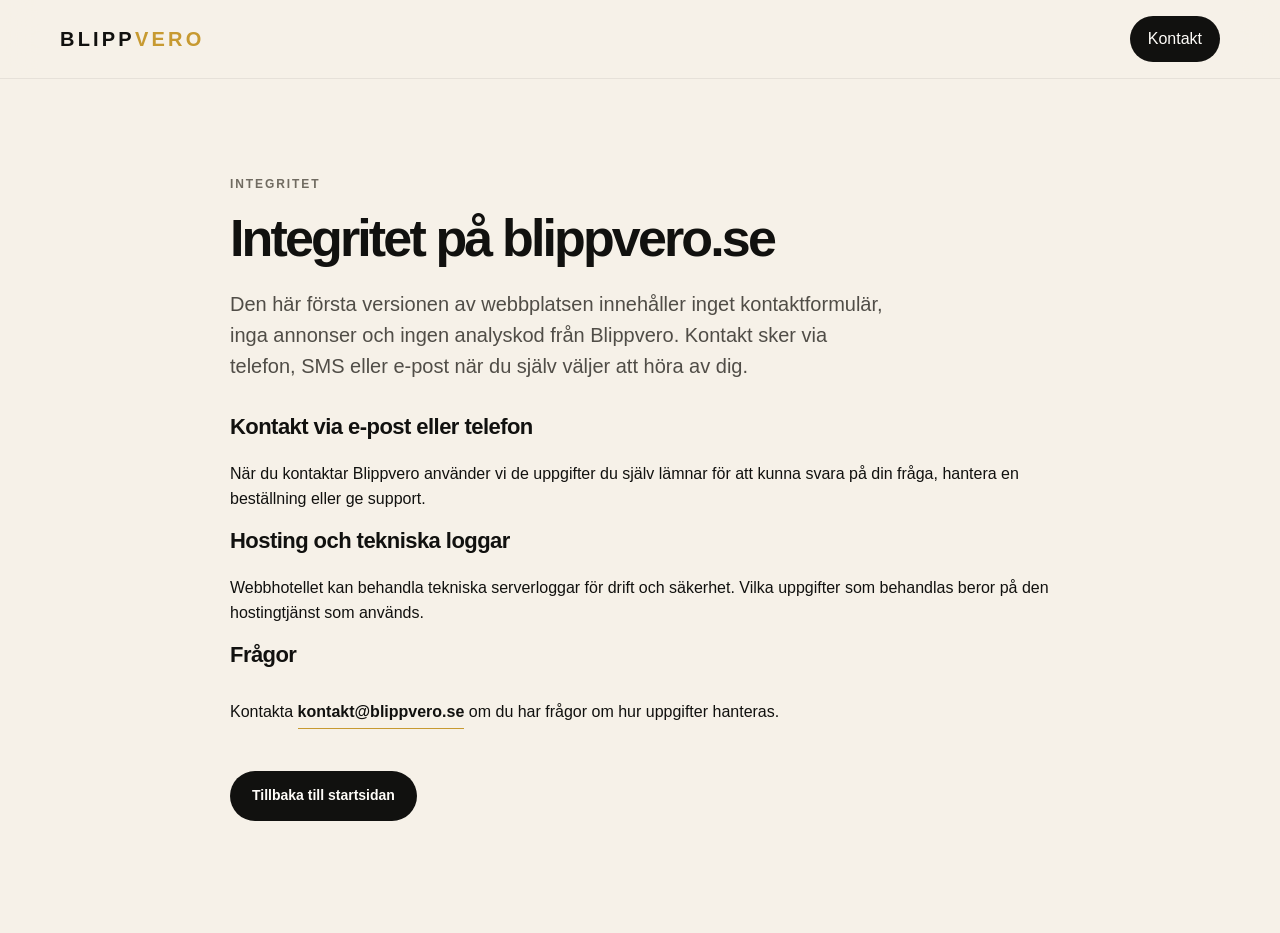
==== integritet.html @ 9915f1f3 "Add files via upload" ====
<!doctype html>
<html lang="sv"><head><meta charset="utf-8"><meta name="viewport" content="width=device-width,initial-scale=1"><title>Integritet – Blippvero</title><meta name="description" content="Information om integritet på blippvero.se"><link rel="icon" href="assets/favicon.svg" type="image/svg+xml"><link rel="stylesheet" href="styles.css"></head>
<body><header class="site-header"><div class="container nav-wrap"><a class="brand" href="index.html"><span class="brand-word">BLIPP<span>VERO</span></span></a><a class="nav-cta" href="index.html#kontakt">Kontakt</a></div></header>
<main class="section-pad"><div class="container" style="max-width:820px"><div class="eyebrow">Integritet</div><h1 style="font-size:52px">Integritet på blippvero.se</h1><p class="hero-lead">Den här första versionen av webbplatsen innehåller inget kontaktformulär, inga annonser och ingen analyskod från Blippvero. Kontakt sker via telefon, SMS eller e-post när du själv väljer att höra av dig.</p><h3>Kontakt via e-post eller telefon</h3><p>När du kontaktar Blippvero använder vi de uppgifter du själv lämnar för att kunna svara på din fråga, hantera en beställning eller ge support.</p><h3>Hosting och tekniska loggar</h3><p>Webbhotellet kan behandla tekniska serverloggar för drift och säkerhet. Vilka uppgifter som behandlas beror på den hostingtjänst som används.</p><h3>Frågor</h3><p>Kontakta <a class="text-link" href="mailto:kontakt@blippvero.se">kontakt@blippvero.se</a> om du har frågor om hur uppgifter hanteras.</p><p style="margin-top:42px"><a class="btn btn-dark" href="index.html">Tillbaka till startsidan</a></p></div></main></body></html>
---- styles.css ----
:root{
  --ink:#11110f;
  --ink-2:#24231f;
  --cream:#f6f1e8;
  --cream-2:#eee6d8;
  --white:#fffdf9;
  --gold:#c79a31;
  --gold-2:#e1bc63;
  --muted:#706d66;
  --line:rgba(17,17,15,.12);
  --shadow:0 28px 80px rgba(40,29,10,.10);
  --radius:28px;
  --max:1160px;
}
*{box-sizing:border-box}
html{scroll-behavior:smooth}
body{margin:0;background:var(--cream);color:var(--ink);font-family:Inter,ui-sans-serif,-apple-system,BlinkMacSystemFont,"Segoe UI",sans-serif;line-height:1.55;-webkit-font-smoothing:antialiased}
a{color:inherit;text-decoration:none}
img{max-width:100%;display:block}
.container{width:min(var(--max),calc(100% - 40px));margin-inline:auto}
.section-pad{padding:96px 0}
.site-header{position:sticky;top:0;z-index:50;background:rgba(246,241,232,.88);backdrop-filter:blur(18px);border-bottom:1px solid rgba(17,17,15,.07)}
.nav-wrap{height:78px;display:flex;align-items:center;justify-content:space-between;gap:24px}
.brand{display:inline-flex;align-items:center;gap:12px}
.brand-mark{width:38px;height:38px;display:inline-grid;place-items:center;color:var(--gold)}
.brand-mark svg{width:100%;height:100%;fill:var(--ink);stroke:var(--gold)}
.brand-mark .wave{stroke:var(--gold)}
.brand-word{font-weight:600;letter-spacing:.16em;font-size:20px;white-space:nowrap}
.brand-word span{color:var(--gold)}
.desktop-nav{display:flex;align-items:center;gap:28px;font-size:14px;font-weight:600}
.desktop-nav>a:not(.nav-cta){color:#4c4943}
.nav-cta{background:var(--ink);color:var(--white);padding:11px 18px;border-radius:999px}
.menu-btn{display:none;border:0;background:transparent;font-size:27px;color:var(--ink)}
.mobile-nav{display:none;padding:0 20px 20px;flex-direction:column;gap:14px;font-weight:650}
.mobile-nav.open{display:flex}
.hero{padding-top:72px}
.hero-grid{display:grid;grid-template-columns:1.02fr .98fr;align-items:center;gap:72px}
.eyebrow{display:flex;align-items:center;gap:9px;text-transform:uppercase;letter-spacing:.16em;font-weight:750;font-size:12px;color:#706b61;margin-bottom:18px}
.eyebrow.light{color:#d8cab0}.gold-dot{display:inline-block;width:7px;height:7px;background:var(--gold);border-radius:50%}
h1,h2,h3,p{margin-top:0}
h1{font-size:clamp(48px,6vw,78px);line-height:1.02;letter-spacing:-.055em;margin-bottom:24px;max-width:720px}
h2{font-size:clamp(34px,4.5vw,56px);line-height:1.08;letter-spacing:-.045em;margin-bottom:18px}
h3{font-size:22px;line-height:1.2;letter-spacing:-.025em}
.gold-text{color:var(--gold)}
.hero-lead{font-size:20px;color:#504d47;max-width:660px;margin-bottom:32px}
.hero-actions{display:flex;gap:12px;flex-wrap:wrap;margin-bottom:38px}
.btn{display:inline-flex;align-items:center;justify-content:center;min-height:50px;padding:0 22px;border-radius:999px;font-weight:750;font-size:14px;transition:transform .2s ease,background .2s ease,border-color .2s ease}
.btn:hover{transform:translateY(-2px)}
.btn-dark{background:var(--ink);color:var(--white)}
.btn-light{background:transparent;border:1px solid #cfc6b7}
.btn-gold{background:var(--gold);color:#14110c}
.btn-outline-light{border:1px solid rgba(255,255,255,.38);color:#fff}
.feature-row{display:flex;gap:24px;flex-wrap:wrap}
.feature-row>div{display:grid;grid-template-columns:auto auto;column-gap:10px;align-items:center;min-width:145px}
.feature-row .mini-icon{grid-row:1/3;font-size:22px;color:var(--gold)}
.feature-row b{font-size:14px}.feature-row small{font-size:12px;color:var(--muted)}
.qr-mini{font-size:26px!important}
.hero-visual{position:relative;min-height:500px;display:grid;place-items:center}
.visual-glow{position:absolute;width:90%;height:70%;background:radial-gradient(circle,rgba(199,154,49,.18),transparent 66%);filter:blur(10px)}
.product-frame{position:relative;background:var(--white);border:1px solid rgba(17,17,15,.08);border-radius:34px;padding:22px;box-shadow:var(--shadow);transform:rotate(1deg);overflow:hidden}
.product-frame img{mix-blend-mode:multiply;border-radius:18px}
.color-pill{position:absolute;bottom:10px;right:14px;background:#fff;border:1px solid var(--line);padding:10px 14px;border-radius:999px;font-size:12px;font-weight:700;box-shadow:0 12px 30px rgba(0,0,0,.08);display:flex;gap:7px;align-items:center}
.swatch{width:13px;height:13px;border-radius:50%;border:1px solid #aaa}.swatch.white{background:#fff}.swatch.black{background:#101010;border-color:#101010}
.trust-strip{border-block:1px solid rgba(17,17,15,.08);background:rgba(255,253,249,.45)}
.trust-grid{display:grid;grid-template-columns:repeat(4,1fr);text-align:center}
.trust-grid span{padding:22px 12px;font-size:13px;font-weight:700;border-right:1px solid var(--line)}.trust-grid span:last-child{border-right:0}
.section-heading{max-width:720px;margin-bottom:46px}.section-heading.centered{text-align:center;margin-inline:auto}.section-heading.centered .eyebrow{justify-content:center}.section-heading p{font-size:18px;color:var(--muted)}
.steps-grid{display:grid;grid-template-columns:repeat(3,1fr);gap:18px}
.step-card{position:relative;background:var(--white);border:1px solid rgba(17,17,15,.08);border-radius:var(--radius);padding:34px;min-height:290px;box-shadow:0 12px 35px rgba(55,40,14,.04)}
.step-no{position:absolute;top:24px;right:28px;color:#c8b89a;font-size:12px;font-weight:800;letter-spacing:.12em}
.step-icon{width:56px;height:56px;border-radius:18px;background:var(--cream);display:grid;place-items:center;color:var(--gold);font-weight:900;font-size:24px;margin-bottom:42px}
.step-card p{color:var(--muted);margin-bottom:0}
.product-section{background:var(--ink);color:#fff}
.product-grid{display:grid;grid-template-columns:.95fr 1.05fr;gap:72px;align-items:center}
.product-image-card{background:#fbf7ef;border-radius:34px;padding:24px;box-shadow:0 28px 80px rgba(0,0,0,.24)}
.product-image-card img{mix-blend-mode:multiply;border-radius:16px}
.product-copy p{font-size:18px;color:#cdc8be;max-width:650px}
.check-list{list-style:none;padding:0;margin:28px 0 34px;display:grid;gap:13px}
.check-list li{display:flex;align-items:center;gap:12px}.check-list span{width:24px;height:24px;border:1px solid rgba(225,188,99,.5);border-radius:50%;display:grid;place-items:center;color:var(--gold-2);font-size:12px}
.price-box{border-top:1px solid rgba(255,255,255,.14);padding-top:28px;display:flex;align-items:end;justify-content:space-between;gap:20px}.price-box>div{display:grid}.price-box small{color:#aaa498}.price-box strong{font-size:38px;line-height:1;color:var(--gold-2);margin:3px 0}.price-box span{font-size:13px;color:#aaa498}
.case-grid{display:grid;grid-template-columns:repeat(3,1fr);gap:14px}.case-card{background:rgba(255,253,249,.65);border:1px solid var(--line);padding:22px;border-radius:20px;display:flex;align-items:center;gap:14px}.case-card span{width:40px;height:40px;border-radius:13px;background:var(--white);display:grid;place-items:center;color:var(--gold);font-size:20px}
.why-section{background:#171612;color:#fff}.why-grid{display:grid;grid-template-columns:1fr 1fr;gap:80px;align-items:center}.why-grid p{font-size:18px;color:#b9b4a9;max-width:610px}.why-cards{display:grid;grid-template-columns:1fr 1fr;gap:14px}.why-cards div{border:1px solid rgba(255,255,255,.12);border-radius:20px;padding:24px;min-height:130px;display:flex;flex-direction:column;justify-content:space-between}.why-cards b{color:var(--gold-2);font-size:13px;letter-spacing:.12em}.why-cards span{font-size:17px;font-weight:700}
.faq-grid{display:grid;grid-template-columns:.72fr 1.28fr;gap:70px;align-items:start}.faq-intro{position:sticky;top:120px}.faq-intro p{color:var(--muted)}.text-link{display:inline-block;margin-top:10px;font-weight:750;border-bottom:1px solid var(--gold);padding-bottom:3px}.faq-list{border-top:1px solid var(--line)}
details{border-bottom:1px solid var(--line);padding:20px 0}summary{list-style:none;cursor:pointer;font-weight:750;font-size:18px;padding-right:28px;position:relative}summary::-webkit-details-marker{display:none}summary:after{content:"+";position:absolute;right:0;top:-2px;color:var(--gold);font-size:24px;font-weight:400}details[open] summary:after{content:"–"}details p{color:var(--muted);margin:14px 0 2px;max-width:760px}
.contact-section{padding-top:28px}.contact-card{background:var(--ink);color:#fff;border-radius:36px;padding:52px;display:grid;grid-template-columns:1.15fr .9fr auto;align-items:center;gap:42px;box-shadow:var(--shadow)}.contact-card p{color:#c7c1b6;max-width:520px}.contact-info{display:grid;gap:16px}.contact-info>div,.contact-info>a{display:grid}.contact-info small{color:#8f897e;text-transform:uppercase;letter-spacing:.12em;font-size:10px}.contact-info strong{font-size:17px}.contact-info span{font-size:13px;color:var(--gold-2)}.contact-actions{display:grid;gap:10px}
.site-footer{padding:58px 0 28px}.footer-grid{display:grid;grid-template-columns:1.4fr .6fr .6fr;gap:50px;padding-bottom:42px}.footer-grid>div:not(.footer-brand){display:grid;align-content:start;gap:8px;font-size:14px}.footer-grid b{margin-bottom:5px}.footer-grid a{color:#625e56}.footer-brand p{color:#777168;max-width:360px;margin-top:12px}.legal{border-top:1px solid var(--line);padding-top:22px;font-size:11px;color:#8c867d}
@media(max-width:900px){
  .desktop-nav{display:none}.menu-btn{display:block}.hero-grid,.product-grid,.why-grid,.faq-grid{grid-template-columns:1fr}.hero-grid{gap:34px}.hero-visual{min-height:auto}.product-grid{gap:42px}.faq-intro{position:static}.steps-grid,.case-grid{grid-template-columns:1fr 1fr}.contact-card{grid-template-columns:1fr}.contact-actions{grid-template-columns:1fr 1fr}.footer-grid{grid-template-columns:1fr 1fr}.footer-brand{grid-column:1/-1}
}
@media(max-width:620px){
  .container{width:min(100% - 28px,var(--max))}.section-pad{padding:70px 0}.nav-wrap{height:68px}.brand-word{font-size:17px}.brand-mark{width:32px;height:32px}.hero{padding-top:48px}.hero-lead{font-size:17px}.hero-actions{display:grid}.btn{width:100%}.feature-row{display:grid;grid-template-columns:1fr 1fr;gap:14px}.feature-row>div{min-width:0}.product-frame{padding:12px;border-radius:24px}.color-pill{position:relative;right:auto;bottom:auto;width:max-content;margin:14px auto 0}.trust-grid{grid-template-columns:1fr 1fr}.trust-grid span:nth-child(2){border-right:0}.trust-grid span:nth-child(-n+2){border-bottom:1px solid var(--line)}.steps-grid,.case-grid{grid-template-columns:1fr}.step-card{min-height:240px}.why-cards{grid-template-columns:1fr}.price-box{align-items:stretch;flex-direction:column}.contact-card{padding:32px 24px;border-radius:28px}.contact-actions{grid-template-columns:1fr}.footer-grid{grid-template-columns:1fr}.footer-brand{grid-column:auto}h1{font-size:48px}}
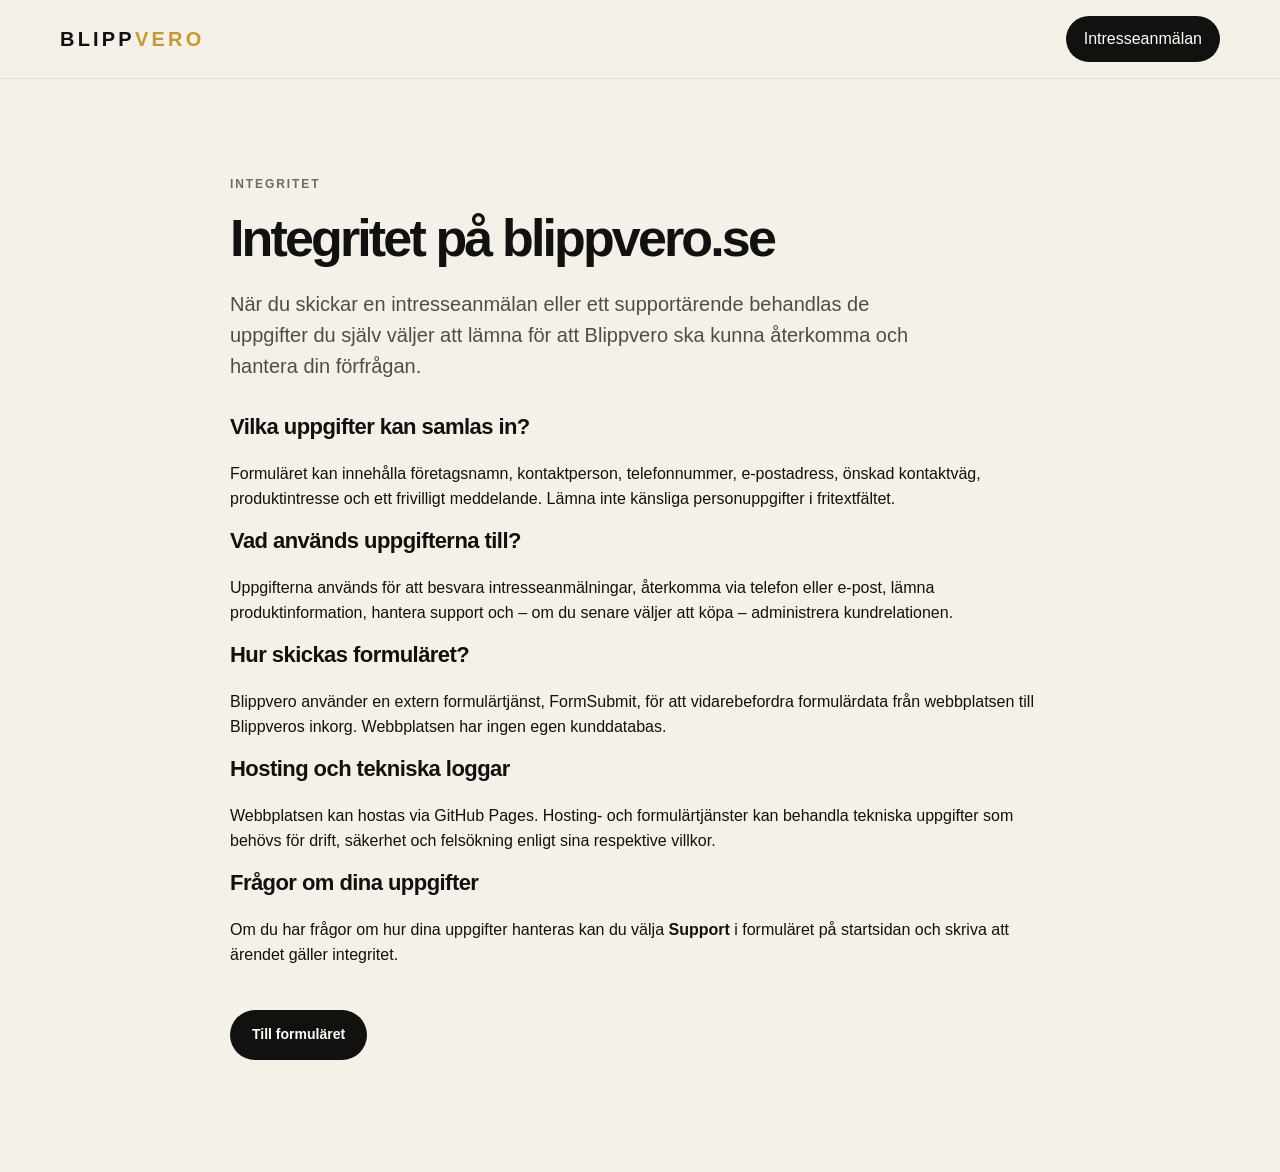
==== commit 110090b1: "Add files via upload" ====
--- a/integritet.html
+++ b/integritet.html
@@ -1,4 +1,43 @@
 <!doctype html>
-<html lang="sv"><head><meta charset="utf-8"><meta name="viewport" content="width=device-width,initial-scale=1"><title>Integritet – Blippvero</title><meta name="description" content="Information om integritet på blippvero.se"><link rel="icon" href="assets/favicon.svg" type="image/svg+xml"><link rel="stylesheet" href="styles.css"></head>
-<body><header class="site-header"><div class="container nav-wrap"><a class="brand" href="index.html"><span class="brand-word">BLIPP<span>VERO</span></span></a><a class="nav-cta" href="index.html#kontakt">Kontakt</a></div></header>
-<main class="section-pad"><div class="container" style="max-width:820px"><div class="eyebrow">Integritet</div><h1 style="font-size:52px">Integritet på blippvero.se</h1><p class="hero-lead">Den här första versionen av webbplatsen innehåller inget kontaktformulär, inga annonser och ingen analyskod från Blippvero. Kontakt sker via telefon, SMS eller e-post när du själv väljer att höra av dig.</p><h3>Kontakt via e-post eller telefon</h3><p>När du kontaktar Blippvero använder vi de uppgifter du själv lämnar för att kunna svara på din fråga, hantera en beställning eller ge support.</p><h3>Hosting och tekniska loggar</h3><p>Webbhotellet kan behandla tekniska serverloggar för drift och säkerhet. Vilka uppgifter som behandlas beror på den hostingtjänst som används.</p><h3>Frågor</h3><p>Kontakta <a class="text-link" href="mailto:kontakt@blippvero.se">kontakt@blippvero.se</a> om du har frågor om hur uppgifter hanteras.</p><p style="margin-top:42px"><a class="btn btn-dark" href="index.html">Tillbaka till startsidan</a></p></div></main></body></html>
+<html lang="sv">
+<head>
+  <meta charset="utf-8">
+  <meta name="viewport" content="width=device-width,initial-scale=1">
+  <title>Integritet – Blippvero</title>
+  <meta name="description" content="Information om hur Blippvero hanterar uppgifter som lämnas via blippvero.se.">
+  <link rel="icon" href="assets/favicon.svg" type="image/svg+xml">
+  <link rel="stylesheet" href="styles.css">
+</head>
+<body>
+  <header class="site-header">
+    <div class="container nav-wrap">
+      <a class="brand" href="index.html"><span class="brand-word">BLIPP<span>VERO</span></span></a>
+      <a class="nav-cta" href="index.html#kontakt">Intresseanmälan</a>
+    </div>
+  </header>
+  <main class="section-pad">
+    <div class="container" style="max-width:820px">
+      <div class="eyebrow">Integritet</div>
+      <h1 style="font-size:52px">Integritet på blippvero.se</h1>
+      <p class="hero-lead">När du skickar en intresseanmälan eller ett supportärende behandlas de uppgifter du själv väljer att lämna för att Blippvero ska kunna återkomma och hantera din förfrågan.</p>
+
+      <h3>Vilka uppgifter kan samlas in?</h3>
+      <p>Formuläret kan innehålla företagsnamn, kontaktperson, telefonnummer, e-postadress, önskad kontaktväg, produktintresse och ett frivilligt meddelande. Lämna inte känsliga personuppgifter i fritextfältet.</p>
+
+      <h3>Vad används uppgifterna till?</h3>
+      <p>Uppgifterna används för att besvara intresseanmälningar, återkomma via telefon eller e-post, lämna produktinformation, hantera support och – om du senare väljer att köpa – administrera kundrelationen.</p>
+
+      <h3>Hur skickas formuläret?</h3>
+      <p>Blippvero använder en extern formulärtjänst, FormSubmit, för att vidarebefordra formulärdata från webbplatsen till Blippveros inkorg. Webbplatsen har ingen egen kunddatabas.</p>
+
+      <h3>Hosting och tekniska loggar</h3>
+      <p>Webbplatsen kan hostas via GitHub Pages. Hosting- och formulärtjänster kan behandla tekniska uppgifter som behövs för drift, säkerhet och felsökning enligt sina respektive villkor.</p>
+
+      <h3>Frågor om dina uppgifter</h3>
+      <p>Om du har frågor om hur dina uppgifter hanteras kan du välja <strong>Support</strong> i formuläret på startsidan och skriva att ärendet gäller integritet.</p>
+
+      <p style="margin-top:42px"><a class="btn btn-dark" href="index.html#kontakt">Till formuläret</a></p>
+    </div>
+  </main>
+</body>
+</html>
--- a/styles.css
+++ b/styles.css
@@ -1,91 +1,19 @@
 :root{
-  --ink:#11110f;
-  --ink-2:#24231f;
-  --cream:#f6f1e8;
-  --cream-2:#eee6d8;
-  --white:#fffdf9;
-  --gold:#c79a31;
-  --gold-2:#e1bc63;
-  --muted:#706d66;
-  --line:rgba(17,17,15,.12);
-  --shadow:0 28px 80px rgba(40,29,10,.10);
-  --radius:28px;
-  --max:1160px;
+  --ink:#11110f;--ink-2:#24231f;--cream:#f6f1e8;--cream-2:#eee6d8;--white:#fffdf9;
+  --gold:#c79a31;--gold-2:#e1bc63;--muted:#706d66;--line:rgba(17,17,15,.12);
+  --shadow:0 28px 80px rgba(40,29,10,.10);--radius:28px;--max:1160px;
 }
-*{box-sizing:border-box}
-html{scroll-behavior:smooth}
-body{margin:0;background:var(--cream);color:var(--ink);font-family:Inter,ui-sans-serif,-apple-system,BlinkMacSystemFont,"Segoe UI",sans-serif;line-height:1.55;-webkit-font-smoothing:antialiased}
-a{color:inherit;text-decoration:none}
-img{max-width:100%;display:block}
-.container{width:min(var(--max),calc(100% - 40px));margin-inline:auto}
-.section-pad{padding:96px 0}
-.site-header{position:sticky;top:0;z-index:50;background:rgba(246,241,232,.88);backdrop-filter:blur(18px);border-bottom:1px solid rgba(17,17,15,.07)}
-.nav-wrap{height:78px;display:flex;align-items:center;justify-content:space-between;gap:24px}
-.brand{display:inline-flex;align-items:center;gap:12px}
-.brand-mark{width:38px;height:38px;display:inline-grid;place-items:center;color:var(--gold)}
-.brand-mark svg{width:100%;height:100%;fill:var(--ink);stroke:var(--gold)}
-.brand-mark .wave{stroke:var(--gold)}
-.brand-word{font-weight:600;letter-spacing:.16em;font-size:20px;white-space:nowrap}
-.brand-word span{color:var(--gold)}
-.desktop-nav{display:flex;align-items:center;gap:28px;font-size:14px;font-weight:600}
-.desktop-nav>a:not(.nav-cta){color:#4c4943}
-.nav-cta{background:var(--ink);color:var(--white);padding:11px 18px;border-radius:999px}
-.menu-btn{display:none;border:0;background:transparent;font-size:27px;color:var(--ink)}
-.mobile-nav{display:none;padding:0 20px 20px;flex-direction:column;gap:14px;font-weight:650}
-.mobile-nav.open{display:flex}
-.hero{padding-top:72px}
-.hero-grid{display:grid;grid-template-columns:1.02fr .98fr;align-items:center;gap:72px}
-.eyebrow{display:flex;align-items:center;gap:9px;text-transform:uppercase;letter-spacing:.16em;font-weight:750;font-size:12px;color:#706b61;margin-bottom:18px}
-.eyebrow.light{color:#d8cab0}.gold-dot{display:inline-block;width:7px;height:7px;background:var(--gold);border-radius:50%}
-h1,h2,h3,p{margin-top:0}
-h1{font-size:clamp(48px,6vw,78px);line-height:1.02;letter-spacing:-.055em;margin-bottom:24px;max-width:720px}
-h2{font-size:clamp(34px,4.5vw,56px);line-height:1.08;letter-spacing:-.045em;margin-bottom:18px}
-h3{font-size:22px;line-height:1.2;letter-spacing:-.025em}
-.gold-text{color:var(--gold)}
-.hero-lead{font-size:20px;color:#504d47;max-width:660px;margin-bottom:32px}
-.hero-actions{display:flex;gap:12px;flex-wrap:wrap;margin-bottom:38px}
-.btn{display:inline-flex;align-items:center;justify-content:center;min-height:50px;padding:0 22px;border-radius:999px;font-weight:750;font-size:14px;transition:transform .2s ease,background .2s ease,border-color .2s ease}
-.btn:hover{transform:translateY(-2px)}
-.btn-dark{background:var(--ink);color:var(--white)}
-.btn-light{background:transparent;border:1px solid #cfc6b7}
-.btn-gold{background:var(--gold);color:#14110c}
-.btn-outline-light{border:1px solid rgba(255,255,255,.38);color:#fff}
-.feature-row{display:flex;gap:24px;flex-wrap:wrap}
-.feature-row>div{display:grid;grid-template-columns:auto auto;column-gap:10px;align-items:center;min-width:145px}
-.feature-row .mini-icon{grid-row:1/3;font-size:22px;color:var(--gold)}
-.feature-row b{font-size:14px}.feature-row small{font-size:12px;color:var(--muted)}
-.qr-mini{font-size:26px!important}
-.hero-visual{position:relative;min-height:500px;display:grid;place-items:center}
-.visual-glow{position:absolute;width:90%;height:70%;background:radial-gradient(circle,rgba(199,154,49,.18),transparent 66%);filter:blur(10px)}
-.product-frame{position:relative;background:var(--white);border:1px solid rgba(17,17,15,.08);border-radius:34px;padding:22px;box-shadow:var(--shadow);transform:rotate(1deg);overflow:hidden}
-.product-frame img{mix-blend-mode:multiply;border-radius:18px}
-.color-pill{position:absolute;bottom:10px;right:14px;background:#fff;border:1px solid var(--line);padding:10px 14px;border-radius:999px;font-size:12px;font-weight:700;box-shadow:0 12px 30px rgba(0,0,0,.08);display:flex;gap:7px;align-items:center}
-.swatch{width:13px;height:13px;border-radius:50%;border:1px solid #aaa}.swatch.white{background:#fff}.swatch.black{background:#101010;border-color:#101010}
-.trust-strip{border-block:1px solid rgba(17,17,15,.08);background:rgba(255,253,249,.45)}
-.trust-grid{display:grid;grid-template-columns:repeat(4,1fr);text-align:center}
-.trust-grid span{padding:22px 12px;font-size:13px;font-weight:700;border-right:1px solid var(--line)}.trust-grid span:last-child{border-right:0}
-.section-heading{max-width:720px;margin-bottom:46px}.section-heading.centered{text-align:center;margin-inline:auto}.section-heading.centered .eyebrow{justify-content:center}.section-heading p{font-size:18px;color:var(--muted)}
-.steps-grid{display:grid;grid-template-columns:repeat(3,1fr);gap:18px}
-.step-card{position:relative;background:var(--white);border:1px solid rgba(17,17,15,.08);border-radius:var(--radius);padding:34px;min-height:290px;box-shadow:0 12px 35px rgba(55,40,14,.04)}
-.step-no{position:absolute;top:24px;right:28px;color:#c8b89a;font-size:12px;font-weight:800;letter-spacing:.12em}
-.step-icon{width:56px;height:56px;border-radius:18px;background:var(--cream);display:grid;place-items:center;color:var(--gold);font-weight:900;font-size:24px;margin-bottom:42px}
-.step-card p{color:var(--muted);margin-bottom:0}
-.product-section{background:var(--ink);color:#fff}
-.product-grid{display:grid;grid-template-columns:.95fr 1.05fr;gap:72px;align-items:center}
-.product-image-card{background:#fbf7ef;border-radius:34px;padding:24px;box-shadow:0 28px 80px rgba(0,0,0,.24)}
-.product-image-card img{mix-blend-mode:multiply;border-radius:16px}
-.product-copy p{font-size:18px;color:#cdc8be;max-width:650px}
-.check-list{list-style:none;padding:0;margin:28px 0 34px;display:grid;gap:13px}
-.check-list li{display:flex;align-items:center;gap:12px}.check-list span{width:24px;height:24px;border:1px solid rgba(225,188,99,.5);border-radius:50%;display:grid;place-items:center;color:var(--gold-2);font-size:12px}
-.price-box{border-top:1px solid rgba(255,255,255,.14);padding-top:28px;display:flex;align-items:end;justify-content:space-between;gap:20px}.price-box>div{display:grid}.price-box small{color:#aaa498}.price-box strong{font-size:38px;line-height:1;color:var(--gold-2);margin:3px 0}.price-box span{font-size:13px;color:#aaa498}
-.case-grid{display:grid;grid-template-columns:repeat(3,1fr);gap:14px}.case-card{background:rgba(255,253,249,.65);border:1px solid var(--line);padding:22px;border-radius:20px;display:flex;align-items:center;gap:14px}.case-card span{width:40px;height:40px;border-radius:13px;background:var(--white);display:grid;place-items:center;color:var(--gold);font-size:20px}
+*{box-sizing:border-box}html{scroll-behavior:smooth}body{margin:0;background:var(--cream);color:var(--ink);font-family:Inter,ui-sans-serif,-apple-system,BlinkMacSystemFont,"Segoe UI",sans-serif;line-height:1.55;-webkit-font-smoothing:antialiased}a{color:inherit;text-decoration:none}img{max-width:100%;display:block}.container{width:min(var(--max),calc(100% - 40px));margin-inline:auto}.section-pad{padding:96px 0}.compact-top{padding-top:52px}
+.site-header{position:sticky;top:0;z-index:50;background:rgba(246,241,232,.90);backdrop-filter:blur(18px);border-bottom:1px solid rgba(17,17,15,.07)}.nav-wrap{height:78px;display:flex;align-items:center;justify-content:space-between;gap:24px}.brand{display:inline-flex;align-items:center;gap:12px}.brand-mark{width:38px;height:38px;display:inline-grid;place-items:center;color:var(--gold)}.brand-mark svg{width:100%;height:100%;fill:var(--ink);stroke:var(--gold)}.brand-mark .wave{stroke:var(--gold)}.brand-word{font-weight:600;letter-spacing:.16em;font-size:20px;white-space:nowrap}.brand-word span{color:var(--gold)}.desktop-nav{display:flex;align-items:center;gap:28px;font-size:14px;font-weight:600}.desktop-nav>a:not(.nav-cta){color:#4c4943}.nav-cta{background:var(--ink);color:var(--white);padding:11px 18px;border-radius:999px}.menu-btn{display:none;border:0;background:transparent;font-size:27px;color:var(--ink)}.mobile-nav{display:none;padding:0 20px 20px;flex-direction:column;gap:14px;font-weight:650}.mobile-nav.open{display:flex}
+.hero{padding-top:72px}.hero-grid{display:grid;grid-template-columns:1.03fr .97fr;align-items:center;gap:72px}.eyebrow{display:flex;align-items:center;gap:9px;text-transform:uppercase;letter-spacing:.16em;font-weight:750;font-size:12px;color:#706b61;margin-bottom:18px}.eyebrow.light{color:#d8cab0}.gold-dot{display:inline-block;width:7px;height:7px;background:var(--gold);border-radius:50%}h1,h2,h3,p{margin-top:0}h1{font-size:clamp(48px,6vw,78px);line-height:1.02;letter-spacing:-.055em;margin-bottom:24px;max-width:720px}h2{font-size:clamp(34px,4.5vw,56px);line-height:1.08;letter-spacing:-.045em;margin-bottom:18px}h3{font-size:22px;line-height:1.2;letter-spacing:-.025em}.gold-text{color:var(--gold)}.hero-lead{font-size:20px;color:#504d47;max-width:680px;margin-bottom:32px}.hero-actions{display:flex;gap:12px;flex-wrap:wrap;margin-bottom:38px}.btn{display:inline-flex;align-items:center;justify-content:center;min-height:50px;padding:0 22px;border-radius:999px;font-weight:750;font-size:14px;transition:transform .2s ease,background .2s ease,border-color .2s ease;border:0;cursor:pointer}.btn:hover{transform:translateY(-2px)}.btn-dark{background:var(--ink);color:var(--white)}.btn-light{background:transparent;border:1px solid #cfc6b7}.btn-gold{background:var(--gold);color:#14110c}.feature-row{display:flex;gap:22px;flex-wrap:wrap}.feature-row>div{display:grid;grid-template-columns:auto auto;column-gap:10px;align-items:center;min-width:155px;max-width:205px}.feature-row .mini-icon{grid-row:1/3;font-size:22px;color:var(--gold)}.feature-row b{font-size:14px}.feature-row small{font-size:12px;color:var(--muted);line-height:1.35}.hero-visual{position:relative;min-height:500px;display:grid;place-items:center}.visual-glow{position:absolute;width:90%;height:70%;background:radial-gradient(circle,rgba(199,154,49,.18),transparent 66%);filter:blur(10px)}.product-frame{position:relative;background:var(--white);border:1px solid rgba(17,17,15,.08);border-radius:34px;padding:12px;box-shadow:var(--shadow);overflow:hidden}.product-frame img{border-radius:24px}.color-pill{position:absolute;bottom:4px;right:8px;background:#fff;border:1px solid var(--line);padding:10px 14px;border-radius:999px;font-size:12px;font-weight:700;box-shadow:0 12px 30px rgba(0,0,0,.08);display:flex;gap:7px;align-items:center}.swatch{width:13px;height:13px;border-radius:50%;border:1px solid #aaa}.swatch.white{background:#fff}.swatch.black{background:#101010;border-color:#101010}
+.trust-strip{border-block:1px solid rgba(17,17,15,.08);background:rgba(255,253,249,.45)}.trust-grid{display:grid;grid-template-columns:repeat(4,1fr);text-align:center}.trust-grid span{padding:22px 12px;font-size:13px;font-weight:700;border-right:1px solid var(--line)}.trust-grid span:last-child{border-right:0}.section-heading{max-width:760px;margin-bottom:46px}.section-heading.centered{text-align:center;margin-inline:auto}.section-heading.centered .eyebrow{justify-content:center}.section-heading p{font-size:18px;color:var(--muted)}
+.steps-grid{display:grid;grid-template-columns:repeat(3,1fr);gap:18px}.step-card{position:relative;background:var(--white);border:1px solid rgba(17,17,15,.08);border-radius:var(--radius);padding:34px;min-height:300px;box-shadow:0 12px 35px rgba(55,40,14,.04)}.step-no{position:absolute;top:24px;right:28px;color:#c8b89a;font-size:12px;font-weight:800;letter-spacing:.12em}.step-icon{width:56px;height:56px;border-radius:18px;background:var(--cream);display:grid;place-items:center;color:var(--gold);font-weight:900;font-size:24px;margin-bottom:42px}.step-card p{color:var(--muted);margin-bottom:0}
+.product-section{background:var(--ink);color:#fff}.product-grid{display:grid;grid-template-columns:.95fr 1.05fr;gap:64px;align-items:center}.product-gallery{display:grid;gap:14px}.product-main{background:#fbf7ef;border-radius:30px;padding:10px;box-shadow:0 28px 80px rgba(0,0,0,.24);overflow:hidden}.product-main img{border-radius:22px;width:100%;height:auto;object-fit:contain}.product-thumbs{display:grid;grid-template-columns:1fr 1fr;gap:12px}.product-thumbs figure{margin:0;background:#fbf7ef;border-radius:20px;padding:8px;overflow:hidden;position:relative}.product-thumbs img{border-radius:14px;aspect-ratio:4/3;object-fit:contain;background:#fbf7ef;padding:6px}.product-thumbs figcaption{position:absolute;left:18px;bottom:16px;background:rgba(17,17,15,.82);color:#fff;padding:6px 10px;border-radius:999px;font-size:11px;font-weight:700}.image-note{font-size:11px!important;color:#8f897e!important;margin:0 4px}.product-copy p{font-size:18px;color:#cdc8be;max-width:650px}.check-list{list-style:none;padding:0;margin:28px 0 34px;display:grid;gap:13px}.check-list li{display:flex;align-items:center;gap:12px}.check-list span{width:24px;height:24px;border:1px solid rgba(225,188,99,.5);border-radius:50%;display:grid;place-items:center;color:var(--gold-2);font-size:12px}.price-box{border-top:1px solid rgba(255,255,255,.14);padding-top:28px;display:flex;align-items:end;justify-content:space-between;gap:20px}.price-box>div{display:grid}.price-box small{color:#aaa498}.price-box strong{font-size:38px;line-height:1;color:var(--gold-2);margin:3px 0}.price-box span{font-size:13px;color:#aaa498}
+.value-section{background:var(--cream-2)}.value-grid{display:grid;grid-template-columns:repeat(4,1fr);gap:14px}.value-grid article{background:rgba(255,253,249,.74);border:1px solid var(--line);border-radius:22px;padding:26px;min-height:245px}.value-grid article>span{display:inline-block;color:var(--gold);font-size:12px;font-weight:800;letter-spacing:.12em;margin-bottom:42px}.value-grid h3{font-size:20px}.value-grid p{color:var(--muted);font-size:14px;margin-bottom:0}.case-grid{display:grid;grid-template-columns:repeat(3,1fr);gap:14px}.case-card{background:rgba(255,253,249,.65);border:1px solid var(--line);padding:22px;border-radius:20px;display:flex;align-items:center;gap:14px}.case-card span{width:40px;height:40px;border-radius:13px;background:var(--white);display:grid;place-items:center;color:var(--gold);font-size:20px}
 .why-section{background:#171612;color:#fff}.why-grid{display:grid;grid-template-columns:1fr 1fr;gap:80px;align-items:center}.why-grid p{font-size:18px;color:#b9b4a9;max-width:610px}.why-cards{display:grid;grid-template-columns:1fr 1fr;gap:14px}.why-cards div{border:1px solid rgba(255,255,255,.12);border-radius:20px;padding:24px;min-height:130px;display:flex;flex-direction:column;justify-content:space-between}.why-cards b{color:var(--gold-2);font-size:13px;letter-spacing:.12em}.why-cards span{font-size:17px;font-weight:700}
-.faq-grid{display:grid;grid-template-columns:.72fr 1.28fr;gap:70px;align-items:start}.faq-intro{position:sticky;top:120px}.faq-intro p{color:var(--muted)}.text-link{display:inline-block;margin-top:10px;font-weight:750;border-bottom:1px solid var(--gold);padding-bottom:3px}.faq-list{border-top:1px solid var(--line)}
-details{border-bottom:1px solid var(--line);padding:20px 0}summary{list-style:none;cursor:pointer;font-weight:750;font-size:18px;padding-right:28px;position:relative}summary::-webkit-details-marker{display:none}summary:after{content:"+";position:absolute;right:0;top:-2px;color:var(--gold);font-size:24px;font-weight:400}details[open] summary:after{content:"–"}details p{color:var(--muted);margin:14px 0 2px;max-width:760px}
-.contact-section{padding-top:28px}.contact-card{background:var(--ink);color:#fff;border-radius:36px;padding:52px;display:grid;grid-template-columns:1.15fr .9fr auto;align-items:center;gap:42px;box-shadow:var(--shadow)}.contact-card p{color:#c7c1b6;max-width:520px}.contact-info{display:grid;gap:16px}.contact-info>div,.contact-info>a{display:grid}.contact-info small{color:#8f897e;text-transform:uppercase;letter-spacing:.12em;font-size:10px}.contact-info strong{font-size:17px}.contact-info span{font-size:13px;color:var(--gold-2)}.contact-actions{display:grid;gap:10px}
-.site-footer{padding:58px 0 28px}.footer-grid{display:grid;grid-template-columns:1.4fr .6fr .6fr;gap:50px;padding-bottom:42px}.footer-grid>div:not(.footer-brand){display:grid;align-content:start;gap:8px;font-size:14px}.footer-grid b{margin-bottom:5px}.footer-grid a{color:#625e56}.footer-brand p{color:#777168;max-width:360px;margin-top:12px}.legal{border-top:1px solid var(--line);padding-top:22px;font-size:11px;color:#8c867d}
-@media(max-width:900px){
-  .desktop-nav{display:none}.menu-btn{display:block}.hero-grid,.product-grid,.why-grid,.faq-grid{grid-template-columns:1fr}.hero-grid{gap:34px}.hero-visual{min-height:auto}.product-grid{gap:42px}.faq-intro{position:static}.steps-grid,.case-grid{grid-template-columns:1fr 1fr}.contact-card{grid-template-columns:1fr}.contact-actions{grid-template-columns:1fr 1fr}.footer-grid{grid-template-columns:1fr 1fr}.footer-brand{grid-column:1/-1}
-}
-@media(max-width:620px){
-  .container{width:min(100% - 28px,var(--max))}.section-pad{padding:70px 0}.nav-wrap{height:68px}.brand-word{font-size:17px}.brand-mark{width:32px;height:32px}.hero{padding-top:48px}.hero-lead{font-size:17px}.hero-actions{display:grid}.btn{width:100%}.feature-row{display:grid;grid-template-columns:1fr 1fr;gap:14px}.feature-row>div{min-width:0}.product-frame{padding:12px;border-radius:24px}.color-pill{position:relative;right:auto;bottom:auto;width:max-content;margin:14px auto 0}.trust-grid{grid-template-columns:1fr 1fr}.trust-grid span:nth-child(2){border-right:0}.trust-grid span:nth-child(-n+2){border-bottom:1px solid var(--line)}.steps-grid,.case-grid{grid-template-columns:1fr}.step-card{min-height:240px}.why-cards{grid-template-columns:1fr}.price-box{align-items:stretch;flex-direction:column}.contact-card{padding:32px 24px;border-radius:28px}.contact-actions{grid-template-columns:1fr}.footer-grid{grid-template-columns:1fr}.footer-brand{grid-column:auto}h1{font-size:48px}}
+.faq-grid{display:grid;grid-template-columns:.72fr 1.28fr;gap:70px;align-items:start}.faq-intro{position:sticky;top:120px}.faq-intro p{color:var(--muted)}.text-link{display:inline-block;margin-top:10px;font-weight:750;border-bottom:1px solid var(--gold);padding-bottom:3px}.faq-list{border-top:1px solid var(--line)}details{border-bottom:1px solid var(--line);padding:20px 0}summary{list-style:none;cursor:pointer;font-weight:750;font-size:18px;padding-right:28px;position:relative}summary::-webkit-details-marker{display:none}summary:after{content:"+";position:absolute;right:0;top:-2px;color:var(--gold);font-size:24px;font-weight:400}details[open] summary:after{content:"–"}details p{color:var(--muted);margin:14px 0 2px;max-width:760px}
+.contact-section{padding-top:38px}.contact-shell{background:var(--ink);color:#fff;border-radius:36px;padding:54px;display:grid;grid-template-columns:.85fr 1.15fr;gap:54px;box-shadow:var(--shadow)}.contact-copy p{color:#c7c1b6;font-size:17px;max-width:520px}.hours-card{margin-top:30px;padding:24px;border:1px solid rgba(255,255,255,.14);border-radius:22px;display:grid;gap:5px}.hours-card small{color:#9a9387;text-transform:uppercase;letter-spacing:.12em;font-size:10px}.hours-card strong{font-size:18px;color:var(--gold-2)}.hours-card span{color:#bdb6aa;font-size:13px;line-height:1.55}.hours-card b{color:#fff}.contact-points{display:grid;gap:11px;margin-top:18px}.contact-points div{display:flex;gap:12px;align-items:flex-start;color:#d3cdc2;font-size:14px}.contact-points b{color:var(--gold-2);min-width:20px}.privacy-check{grid-template-columns:auto 1fr!important;align-items:center;gap:10px!important}.privacy-check input{width:18px!important;height:18px}.privacy-check span{text-transform:none!important;letter-spacing:0!important;font-size:12px!important;font-weight:600!important}.privacy-check a{text-decoration:underline;text-underline-offset:2px}.form-success{display:none;margin-top:12px;color:#175f3d;background:#edf9f2;border:1px solid #b9e0c9;padding:12px 14px;border-radius:10px;font-size:13px}.form-success.show{display:block}.form-submit:disabled{opacity:.65;cursor:wait;transform:none}.interest-form{background:#fffdf9;color:var(--ink);border-radius:26px;padding:30px}.form-grid{display:grid;grid-template-columns:1fr 1fr;gap:16px}.form-grid label{display:grid;gap:7px}.form-grid label.full{grid-column:1/-1}.form-grid label>span{font-size:11px;text-transform:uppercase;letter-spacing:.1em;color:#766f64;font-weight:750}.form-grid input,.form-grid select,.form-grid textarea{width:100%;border:1px solid #d9d0c2;background:#fff;padding:13px 14px;border-radius:13px;font:inherit;color:var(--ink);outline:none}.form-grid textarea{resize:vertical;min-height:110px}.form-grid input:focus,.form-grid select:focus,.form-grid textarea:focus{border-color:var(--gold);box-shadow:0 0 0 3px rgba(199,154,49,.12)}.form-submit{width:100%;margin-top:18px}.form-note{font-size:11px;color:#81796e;margin:12px 3px 0}.form-error{display:none;margin-top:12px;color:#8b1e1e;background:#fff0ee;border:1px solid #efc7c1;padding:10px 12px;border-radius:10px;font-size:13px}.form-error.show{display:block}
+.site-footer{padding:58px 0 28px}.footer-grid{display:grid;grid-template-columns:1.4fr .7fr .7fr .6fr;gap:50px;padding-bottom:42px}.footer-grid>div:not(.footer-brand){display:grid;align-content:start;gap:8px;font-size:14px}.footer-grid b{margin-bottom:5px}.footer-grid a{color:#625e56}.footer-muted{color:#8e877d;font-size:12px}.footer-brand p{color:#777168;max-width:400px;margin-top:12px}.legal{border-top:1px solid var(--line);padding-top:22px;font-size:11px;color:#8c867d}
+@media(max-width:980px){.value-grid{grid-template-columns:1fr 1fr}.contact-shell{grid-template-columns:1fr}.product-grid{gap:44px}}
+@media(max-width:900px){.desktop-nav{display:none}.menu-btn{display:block}.hero-grid,.product-grid,.why-grid,.faq-grid{grid-template-columns:1fr}.hero-grid{gap:34px}.hero-visual{min-height:auto}.faq-intro{position:static}.steps-grid,.case-grid{grid-template-columns:1fr 1fr}.footer-grid{grid-template-columns:1fr 1fr}.footer-brand{grid-column:1/-1}}
+@media(max-width:620px){.container{width:min(100% - 28px,var(--max))}.section-pad{padding:70px 0}.nav-wrap{height:68px}.brand-word{font-size:17px}.brand-mark{width:32px;height:32px}.hero{padding-top:48px}.hero-lead{font-size:17px}.hero-actions{display:grid}.btn{width:100%}.feature-row{display:grid;grid-template-columns:1fr;gap:14px}.feature-row>div{min-width:0;max-width:none}.product-frame{padding:8px;border-radius:24px}.color-pill{position:relative;right:auto;bottom:auto;width:max-content;margin:14px auto 0}.trust-grid{grid-template-columns:1fr 1fr}.trust-grid span:nth-child(2){border-right:0}.trust-grid span:nth-child(-n+2){border-bottom:1px solid var(--line)}.steps-grid,.case-grid,.value-grid{grid-template-columns:1fr}.step-card{min-height:250px}.why-cards{grid-template-columns:1fr}.price-box{align-items:stretch;flex-direction:column}.contact-shell{padding:32px 22px;border-radius:28px}.interest-form{padding:22px 18px}.form-grid{grid-template-columns:1fr}.form-grid label.full{grid-column:auto}.footer-grid{grid-template-columns:1fr}.footer-brand{grid-column:auto}h1{font-size:46px}.product-thumbs img{aspect-ratio:1/1;object-fit:cover}}
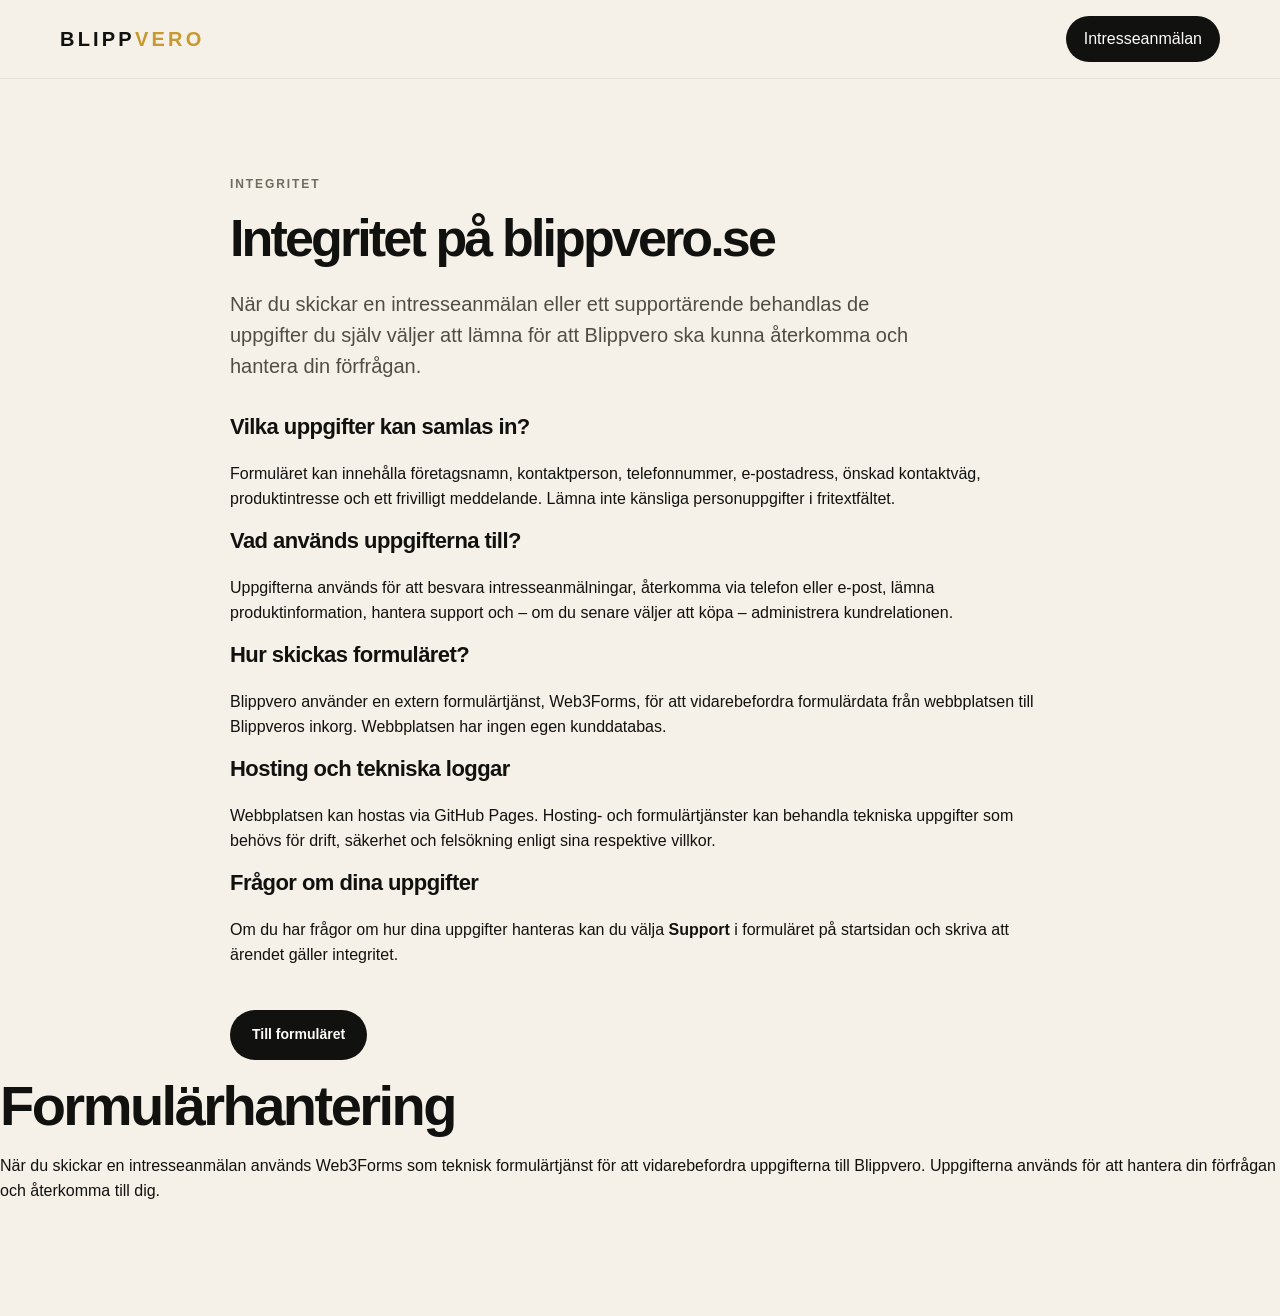
==== commit ead61917: "Add files via upload" ====
--- a/integritet.html
+++ b/integritet.html
@@ -5,7 +5,7 @@
   <meta name="viewport" content="width=device-width,initial-scale=1">
   <title>Integritet – Blippvero</title>
   <meta name="description" content="Information om hur Blippvero hanterar uppgifter som lämnas via blippvero.se.">
-  <link rel="icon" href="assets/favicon.svg" type="image/svg+xml">
+  <link rel="icon" href="favicon.svg" type="image/svg+xml">
   <link rel="stylesheet" href="styles.css">
 </head>
 <body>
@@ -28,7 +28,7 @@
       <p>Uppgifterna används för att besvara intresseanmälningar, återkomma via telefon eller e-post, lämna produktinformation, hantera support och – om du senare väljer att köpa – administrera kundrelationen.</p>
 
       <h3>Hur skickas formuläret?</h3>
-      <p>Blippvero använder en extern formulärtjänst, FormSubmit, för att vidarebefordra formulärdata från webbplatsen till Blippveros inkorg. Webbplatsen har ingen egen kunddatabas.</p>
+      <p>Blippvero använder en extern formulärtjänst, Web3Forms, för att vidarebefordra formulärdata från webbplatsen till Blippveros inkorg. Webbplatsen har ingen egen kunddatabas.</p>
 
       <h3>Hosting och tekniska loggar</h3>
       <p>Webbplatsen kan hostas via GitHub Pages. Hosting- och formulärtjänster kan behandla tekniska uppgifter som behövs för drift, säkerhet och felsökning enligt sina respektive villkor.</p>
@@ -38,6 +38,11 @@
 
       <p style="margin-top:42px"><a class="btn btn-dark" href="index.html#kontakt">Till formuläret</a></p>
     </div>
-  </main>
+  
+<section class="legal-card">
+<h2>Formulärhantering</h2>
+<p>När du skickar en intresseanmälan används Web3Forms som teknisk formulärtjänst för att vidarebefordra uppgifterna till Blippvero. Uppgifterna används för att hantera din förfrågan och återkomma till dig.</p>
+</section>
+</main>
 </body>
 </html>
--- a/styles.css
+++ b/styles.css
@@ -8,7 +8,13 @@
 .hero{padding-top:72px}.hero-grid{display:grid;grid-template-columns:1.03fr .97fr;align-items:center;gap:72px}.eyebrow{display:flex;align-items:center;gap:9px;text-transform:uppercase;letter-spacing:.16em;font-weight:750;font-size:12px;color:#706b61;margin-bottom:18px}.eyebrow.light{color:#d8cab0}.gold-dot{display:inline-block;width:7px;height:7px;background:var(--gold);border-radius:50%}h1,h2,h3,p{margin-top:0}h1{font-size:clamp(48px,6vw,78px);line-height:1.02;letter-spacing:-.055em;margin-bottom:24px;max-width:720px}h2{font-size:clamp(34px,4.5vw,56px);line-height:1.08;letter-spacing:-.045em;margin-bottom:18px}h3{font-size:22px;line-height:1.2;letter-spacing:-.025em}.gold-text{color:var(--gold)}.hero-lead{font-size:20px;color:#504d47;max-width:680px;margin-bottom:32px}.hero-actions{display:flex;gap:12px;flex-wrap:wrap;margin-bottom:38px}.btn{display:inline-flex;align-items:center;justify-content:center;min-height:50px;padding:0 22px;border-radius:999px;font-weight:750;font-size:14px;transition:transform .2s ease,background .2s ease,border-color .2s ease;border:0;cursor:pointer}.btn:hover{transform:translateY(-2px)}.btn-dark{background:var(--ink);color:var(--white)}.btn-light{background:transparent;border:1px solid #cfc6b7}.btn-gold{background:var(--gold);color:#14110c}.feature-row{display:flex;gap:22px;flex-wrap:wrap}.feature-row>div{display:grid;grid-template-columns:auto auto;column-gap:10px;align-items:center;min-width:155px;max-width:205px}.feature-row .mini-icon{grid-row:1/3;font-size:22px;color:var(--gold)}.feature-row b{font-size:14px}.feature-row small{font-size:12px;color:var(--muted);line-height:1.35}.hero-visual{position:relative;min-height:500px;display:grid;place-items:center}.visual-glow{position:absolute;width:90%;height:70%;background:radial-gradient(circle,rgba(199,154,49,.18),transparent 66%);filter:blur(10px)}.product-frame{position:relative;background:var(--white);border:1px solid rgba(17,17,15,.08);border-radius:34px;padding:12px;box-shadow:var(--shadow);overflow:hidden}.product-frame img{border-radius:24px}.color-pill{position:absolute;bottom:4px;right:8px;background:#fff;border:1px solid var(--line);padding:10px 14px;border-radius:999px;font-size:12px;font-weight:700;box-shadow:0 12px 30px rgba(0,0,0,.08);display:flex;gap:7px;align-items:center}.swatch{width:13px;height:13px;border-radius:50%;border:1px solid #aaa}.swatch.white{background:#fff}.swatch.black{background:#101010;border-color:#101010}
 .trust-strip{border-block:1px solid rgba(17,17,15,.08);background:rgba(255,253,249,.45)}.trust-grid{display:grid;grid-template-columns:repeat(4,1fr);text-align:center}.trust-grid span{padding:22px 12px;font-size:13px;font-weight:700;border-right:1px solid var(--line)}.trust-grid span:last-child{border-right:0}.section-heading{max-width:760px;margin-bottom:46px}.section-heading.centered{text-align:center;margin-inline:auto}.section-heading.centered .eyebrow{justify-content:center}.section-heading p{font-size:18px;color:var(--muted)}
 .steps-grid{display:grid;grid-template-columns:repeat(3,1fr);gap:18px}.step-card{position:relative;background:var(--white);border:1px solid rgba(17,17,15,.08);border-radius:var(--radius);padding:34px;min-height:300px;box-shadow:0 12px 35px rgba(55,40,14,.04)}.step-no{position:absolute;top:24px;right:28px;color:#c8b89a;font-size:12px;font-weight:800;letter-spacing:.12em}.step-icon{width:56px;height:56px;border-radius:18px;background:var(--cream);display:grid;place-items:center;color:var(--gold);font-weight:900;font-size:24px;margin-bottom:42px}.step-card p{color:var(--muted);margin-bottom:0}
-.product-section{background:var(--ink);color:#fff}.product-grid{display:grid;grid-template-columns:.95fr 1.05fr;gap:64px;align-items:center}.product-gallery{display:grid;gap:14px}.product-main{background:#fbf7ef;border-radius:30px;padding:10px;box-shadow:0 28px 80px rgba(0,0,0,.24);overflow:hidden}.product-main img{border-radius:22px;width:100%;height:auto;object-fit:contain}.product-thumbs{display:grid;grid-template-columns:1fr 1fr;gap:12px}.product-thumbs figure{margin:0;background:#fbf7ef;border-radius:20px;padding:8px;overflow:hidden;position:relative}.product-thumbs img{border-radius:14px;aspect-ratio:4/3;object-fit:contain;background:#fbf7ef;padding:6px}.product-thumbs figcaption{position:absolute;left:18px;bottom:16px;background:rgba(17,17,15,.82);color:#fff;padding:6px 10px;border-radius:999px;font-size:11px;font-weight:700}.image-note{font-size:11px!important;color:#8f897e!important;margin:0 4px}.product-copy p{font-size:18px;color:#cdc8be;max-width:650px}.check-list{list-style:none;padding:0;margin:28px 0 34px;display:grid;gap:13px}.check-list li{display:flex;align-items:center;gap:12px}.check-list span{width:24px;height:24px;border:1px solid rgba(225,188,99,.5);border-radius:50%;display:grid;place-items:center;color:var(--gold-2);font-size:12px}.price-box{border-top:1px solid rgba(255,255,255,.14);padding-top:28px;display:flex;align-items:end;justify-content:space-between;gap:20px}.price-box>div{display:grid}.price-box small{color:#aaa498}.price-box strong{font-size:38px;line-height:1;color:var(--gold-2);margin:3px 0}.price-box span{font-size:13px;color:#aaa498}
+.product-section{background:var(--ink);color:#fff}.product-grid{display:grid;grid-template-columns:.95fr 1.05fr;gap:64px;align-items:center}.product-gallery{display:grid;gap:14px}.product-main{background:#fbf7ef;border-radius:30px;padding:10px;box-shadow:0 28px 80px rgba(0,0,0,.24);overflow:hidden}.product-main img{border-radius:22px;width:100%;height:auto;object-fit:contain}.color-options{display:grid;grid-template-columns:1fr 1fr;gap:12px}
+.color-option{display:flex;align-items:center;gap:14px;background:#fbf7ef;border:1px solid rgba(255,255,255,.08);border-radius:18px;padding:15px 16px;color:#171612}
+.color-option b{display:block;font-size:14px}
+.color-option small{display:block;color:#766f64;font-size:11px;margin-top:2px}
+.color-preview{width:42px;height:42px;border-radius:13px;display:block;flex:0 0 auto;box-shadow:inset 0 0 0 1px rgba(17,17,15,.15),0 6px 14px rgba(0,0,0,.08)}
+.color-preview-white{background:#fff}
+.color-preview-black{background:#111}.image-note{font-size:11px!important;color:#8f897e!important;margin:0 4px}.product-copy p{font-size:18px;color:#cdc8be;max-width:650px}.check-list{list-style:none;padding:0;margin:28px 0 34px;display:grid;gap:13px}.check-list li{display:flex;align-items:center;gap:12px}.check-list span{width:24px;height:24px;border:1px solid rgba(225,188,99,.5);border-radius:50%;display:grid;place-items:center;color:var(--gold-2);font-size:12px}.price-box{border-top:1px solid rgba(255,255,255,.14);padding-top:28px;display:flex;align-items:end;justify-content:space-between;gap:20px}.price-box>div{display:grid}.price-box small{color:#aaa498}.price-box strong{font-size:38px;line-height:1;color:var(--gold-2);margin:3px 0}.price-box span{font-size:13px;color:#aaa498}
 .value-section{background:var(--cream-2)}.value-grid{display:grid;grid-template-columns:repeat(4,1fr);gap:14px}.value-grid article{background:rgba(255,253,249,.74);border:1px solid var(--line);border-radius:22px;padding:26px;min-height:245px}.value-grid article>span{display:inline-block;color:var(--gold);font-size:12px;font-weight:800;letter-spacing:.12em;margin-bottom:42px}.value-grid h3{font-size:20px}.value-grid p{color:var(--muted);font-size:14px;margin-bottom:0}.case-grid{display:grid;grid-template-columns:repeat(3,1fr);gap:14px}.case-card{background:rgba(255,253,249,.65);border:1px solid var(--line);padding:22px;border-radius:20px;display:flex;align-items:center;gap:14px}.case-card span{width:40px;height:40px;border-radius:13px;background:var(--white);display:grid;place-items:center;color:var(--gold);font-size:20px}
 .why-section{background:#171612;color:#fff}.why-grid{display:grid;grid-template-columns:1fr 1fr;gap:80px;align-items:center}.why-grid p{font-size:18px;color:#b9b4a9;max-width:610px}.why-cards{display:grid;grid-template-columns:1fr 1fr;gap:14px}.why-cards div{border:1px solid rgba(255,255,255,.12);border-radius:20px;padding:24px;min-height:130px;display:flex;flex-direction:column;justify-content:space-between}.why-cards b{color:var(--gold-2);font-size:13px;letter-spacing:.12em}.why-cards span{font-size:17px;font-weight:700}
 .faq-grid{display:grid;grid-template-columns:.72fr 1.28fr;gap:70px;align-items:start}.faq-intro{position:sticky;top:120px}.faq-intro p{color:var(--muted)}.text-link{display:inline-block;margin-top:10px;font-weight:750;border-bottom:1px solid var(--gold);padding-bottom:3px}.faq-list{border-top:1px solid var(--line)}details{border-bottom:1px solid var(--line);padding:20px 0}summary{list-style:none;cursor:pointer;font-weight:750;font-size:18px;padding-right:28px;position:relative}summary::-webkit-details-marker{display:none}summary:after{content:"+";position:absolute;right:0;top:-2px;color:var(--gold);font-size:24px;font-weight:400}details[open] summary:after{content:"–"}details p{color:var(--muted);margin:14px 0 2px;max-width:760px}
@@ -16,4 +22,144 @@
 .site-footer{padding:58px 0 28px}.footer-grid{display:grid;grid-template-columns:1.4fr .7fr .7fr .6fr;gap:50px;padding-bottom:42px}.footer-grid>div:not(.footer-brand){display:grid;align-content:start;gap:8px;font-size:14px}.footer-grid b{margin-bottom:5px}.footer-grid a{color:#625e56}.footer-muted{color:#8e877d;font-size:12px}.footer-brand p{color:#777168;max-width:400px;margin-top:12px}.legal{border-top:1px solid var(--line);padding-top:22px;font-size:11px;color:#8c867d}
 @media(max-width:980px){.value-grid{grid-template-columns:1fr 1fr}.contact-shell{grid-template-columns:1fr}.product-grid{gap:44px}}
 @media(max-width:900px){.desktop-nav{display:none}.menu-btn{display:block}.hero-grid,.product-grid,.why-grid,.faq-grid{grid-template-columns:1fr}.hero-grid{gap:34px}.hero-visual{min-height:auto}.faq-intro{position:static}.steps-grid,.case-grid{grid-template-columns:1fr 1fr}.footer-grid{grid-template-columns:1fr 1fr}.footer-brand{grid-column:1/-1}}
-@media(max-width:620px){.container{width:min(100% - 28px,var(--max))}.section-pad{padding:70px 0}.nav-wrap{height:68px}.brand-word{font-size:17px}.brand-mark{width:32px;height:32px}.hero{padding-top:48px}.hero-lead{font-size:17px}.hero-actions{display:grid}.btn{width:100%}.feature-row{display:grid;grid-template-columns:1fr;gap:14px}.feature-row>div{min-width:0;max-width:none}.product-frame{padding:8px;border-radius:24px}.color-pill{position:relative;right:auto;bottom:auto;width:max-content;margin:14px auto 0}.trust-grid{grid-template-columns:1fr 1fr}.trust-grid span:nth-child(2){border-right:0}.trust-grid span:nth-child(-n+2){border-bottom:1px solid var(--line)}.steps-grid,.case-grid,.value-grid{grid-template-columns:1fr}.step-card{min-height:250px}.why-cards{grid-template-columns:1fr}.price-box{align-items:stretch;flex-direction:column}.contact-shell{padding:32px 22px;border-radius:28px}.interest-form{padding:22px 18px}.form-grid{grid-template-columns:1fr}.form-grid label.full{grid-column:auto}.footer-grid{grid-template-columns:1fr}.footer-brand{grid-column:auto}h1{font-size:46px}.product-thumbs img{aspect-ratio:1/1;object-fit:cover}}
+@media(max-width:620px){.container{width:min(100% - 28px,var(--max))}.section-pad{padding:70px 0}.nav-wrap{height:68px}.brand-word{font-size:17px}.brand-mark{width:32px;height:32px}.hero{padding-top:48px}.hero-lead{font-size:17px}.hero-actions{display:grid}.btn{width:100%}.feature-row{display:grid;grid-template-columns:1fr;gap:14px}.feature-row>div{min-width:0;max-width:none}.product-frame{padding:8px;border-radius:24px}.color-pill{position:relative;right:auto;bottom:auto;width:max-content;margin:14px auto 0}.trust-grid{grid-template-columns:1fr 1fr}.trust-grid span:nth-child(2){border-right:0}.trust-grid span:nth-child(-n+2){border-bottom:1px solid var(--line)}.steps-grid,.case-grid,.value-grid{grid-template-columns:1fr}.step-card{min-height:250px}.why-cards{grid-template-columns:1fr}.price-box{align-items:stretch;flex-direction:column}.contact-shell{padding:32px 22px;border-radius:28px}.interest-form{padding:22px 18px}.form-grid{grid-template-columns:1fr}.form-grid label.full{grid-column:auto}.footer-grid{grid-template-columns:1fr}.footer-brand{grid-column:auto}h1{font-size:46px}.color-options{grid-template-columns:1fr}}
+
+
+/* V5 slider and product improvements */
+.section-intro{max-width:820px;color:#5f584f;margin:0 auto 26px auto}
+.slider{margin:24px 0 22px}
+.slides{position:relative;overflow:hidden;border-radius:28px;background:#0f0f0f;padding:18px}
+.slide{display:none;align-items:center;justify-content:center;gap:18px;min-height:420px}
+.slide.active{display:flex}
+.slide > img{width:100%;max-width:980px;height:auto;display:block;border-radius:24px;background:#f5f0e7}
+.slide-copy{max-width:720px;margin:18px auto 0 auto;text-align:left;color:#f4ede1}
+.slide-copy h3{margin:0 0 8px 0;color:#f5c66d}
+.slide-copy p{margin:0;color:#efe8dc}
+.slider-controls{display:flex;align-items:center;justify-content:center;gap:16px;margin-top:16px}
+.slider-btn{width:44px;height:44px;border-radius:999px;border:1px solid rgba(201,162,39,.35);background:#171612;color:#f6efe3;font-size:28px;line-height:1;cursor:pointer}
+.slider-btn:hover{background:#23211d}
+.slider-dots{display:flex;gap:10px;align-items:center}
+.dot{width:12px;height:12px;border-radius:999px;border:none;background:#8d8475;cursor:pointer}
+.dot.active{background:#c9a227}
+.color-showcase{display:grid;grid-template-columns:1fr 1fr;gap:24px;width:100%;align-items:start}
+.color-card{background:#f6f1e9;border-radius:24px;padding:18px;display:flex;flex-direction:column;align-items:center;justify-content:flex-start;height:100%}
+.color-card img{width:100%;max-width:320px;height:auto;object-fit:contain;display:block}
+.label-wrap{padding-top:12px;text-align:center;color:#171612}
+.label-wrap h4{margin:0 0 8px 0;font-size:20px}
+.label-wrap p{margin:0;color:#5f584f}
+.support-note{margin-top:16px;color:#5f584f;font-size:14px}
+.price-card{display:flex;justify-content:space-between;align-items:center;gap:20px;background:#fbf7ef;border:1px solid #eee4d0;border-radius:24px;padding:24px;margin-top:24px}
+.price-card h3{margin:4px 0 6px 0}
+.image-note{color:#9f9688;font-size:13px;margin-top:12px}
+@media (max-width: 860px){
+  .slide{min-height:auto;display:none;flex-direction:column}
+  .slide.active{display:flex}
+  .slides{padding:12px}
+  .slide > img{border-radius:18px}
+  .slide-copy{text-align:left}
+  .color-showcase{grid-template-columns:1fr;gap:16px}
+  .price-card{flex-direction:column;align-items:flex-start}
+}
+
+
+/* V6 - corrected product presentation */
+.product-frame img{width:100%;height:auto;display:block;object-fit:contain}
+.product-grid-v6{grid-template-columns:minmax(0,1.08fr) minmax(360px,.92fr);align-items:start}
+.product-gallery-v6{min-width:0}
+.product-slider{margin:0}
+.product-slider .slides{background:#11110f;border:1px solid rgba(255,255,255,.10);padding:14px;border-radius:30px;overflow:hidden}
+.product-slider .slide{display:none;min-height:0;flex-direction:column;gap:0;align-items:stretch}
+.product-slider .slide.active{display:flex}
+.slide-image-wrap{background:#f6f1e8;border-radius:22px;overflow:hidden;display:flex;flex-direction:column}
+.slide-image-wrap>img{width:100%;height:auto;max-height:560px;display:block;object-fit:contain;background:#f6f1e8}
+.lifestyle-slide>img{aspect-ratio:4/3;object-fit:cover}
+.slide-copy{margin:14px 4px 0;max-width:none;color:#e6ded0;text-align:left}
+.slide-copy h3{color:#fff;margin:3px 0 8px;font-size:22px}
+.slide-copy p{color:#beb7aa;margin:0;font-size:15px;line-height:1.55}
+.slide-kicker{text-transform:uppercase;letter-spacing:.15em;color:var(--gold-2);font-weight:800;font-size:11px}
+.pair-slide-wrap>img{aspect-ratio:4/3;object-fit:cover}
+.pair-labels{display:grid;grid-template-columns:1fr 1fr;background:#f6f1e8;border-top:1px solid #e4dbcc}
+.pair-label{display:flex;align-items:center;justify-content:center;gap:10px;padding:14px 12px;color:#171612}
+.pair-label:first-child{border-right:1px solid #ddd2c1}
+.pair-label b{display:block;font-size:14px}.pair-label small{display:block;color:#7b7368;font-size:11px;margin-top:2px}
+.dot-swatch{width:28px;height:28px;border-radius:9px;border:1px solid #d2c9bc;display:inline-block;flex:0 0 auto}.dot-swatch.black{background:#111}.dot-swatch.white{background:#fff}
+.dimension-grid{display:grid;grid-template-columns:1fr 1fr;gap:14px}
+.dimension-card{margin:0;background:#f6f1e8;border-radius:22px;overflow:hidden;display:flex;flex-direction:column}
+.dimension-card img{width:100%;aspect-ratio:1/1;object-fit:contain;background:#f6f1e8;display:block}
+.dimension-card figcaption{padding:12px 14px 14px;color:#171612;border-top:1px solid #e4dbcc;display:flex;flex-direction:column;gap:3px}
+.dimension-card figcaption b{font-size:15px}.dimension-card figcaption span{font-size:11px;color:#746d63}
+.slider-controls{display:flex;justify-content:center;align-items:center;gap:16px;margin-top:14px}
+.slider-btn{width:42px;height:42px;border-radius:999px;border:1px solid rgba(225,188,99,.35);background:#171612;color:#fff;font-size:25px;cursor:pointer}
+.slider-dots{display:flex;gap:8px}.slider-dots .dot{width:10px;height:10px;border-radius:50%;border:0;background:#645f56;cursor:pointer}.slider-dots .dot.active{background:var(--gold-2)}
+@media(max-width:980px){.product-grid-v6{grid-template-columns:1fr}.product-copy{margin-top:18px}}
+@media(max-width:620px){
+ .product-slider .slides{padding:9px;border-radius:22px}
+ .slide-image-wrap,.dimension-card{border-radius:16px}
+ .lifestyle-slide>img,.pair-slide-wrap>img{aspect-ratio:4/3;object-fit:cover}
+ .dimension-grid{grid-template-columns:1fr}
+ .pair-label{padding:11px 8px}.pair-label small{font-size:10px}
+ .slide-copy h3{font-size:19px}.slide-copy p{font-size:14px}
+}
+
+
+/* V7 exact uploaded images */
+.exact-pair-labels{
+  display:grid !important;
+  grid-template-columns:1fr 1fr !important;
+  gap:14px !important;
+  width:100% !important;
+  margin-top:12px !important;
+}
+.exact-pair-labels .pair-label{
+  width:100%;
+  box-sizing:border-box;
+}
+.exact-pair-labels .pair-label-black{
+  grid-column:1;
+}
+.exact-pair-labels .pair-label-white{
+  grid-column:2;
+}
+.single-dimension-slide{
+  flex-direction:column;
+}
+.dimension-card-full{
+  width:min(100%, 760px);
+  margin:0 auto;
+}
+.dimension-card-full img{
+  width:100%;
+  height:auto;
+  object-fit:contain;
+  display:block;
+}
+.dimension-card-full figcaption{
+  display:flex;
+  justify-content:space-between;
+  gap:16px;
+  align-items:center;
+  flex-wrap:wrap;
+}
+@media (max-width:700px){
+  .exact-pair-labels{
+    gap:8px !important;
+  }
+  .exact-pair-labels .pair-label{
+    padding:10px !important;
+  }
+  .dimension-card-full figcaption{
+    align-items:flex-start;
+    flex-direction:column;
+    gap:4px;
+  }
+}
+
+/* Web3Forms honeypot */
+.hidden-botcheck{
+  position:absolute !important;
+  left:-9999px !important;
+  opacity:0 !important;
+  pointer-events:none !important;
+  width:1px !important;
+  height:1px !important;
+}
